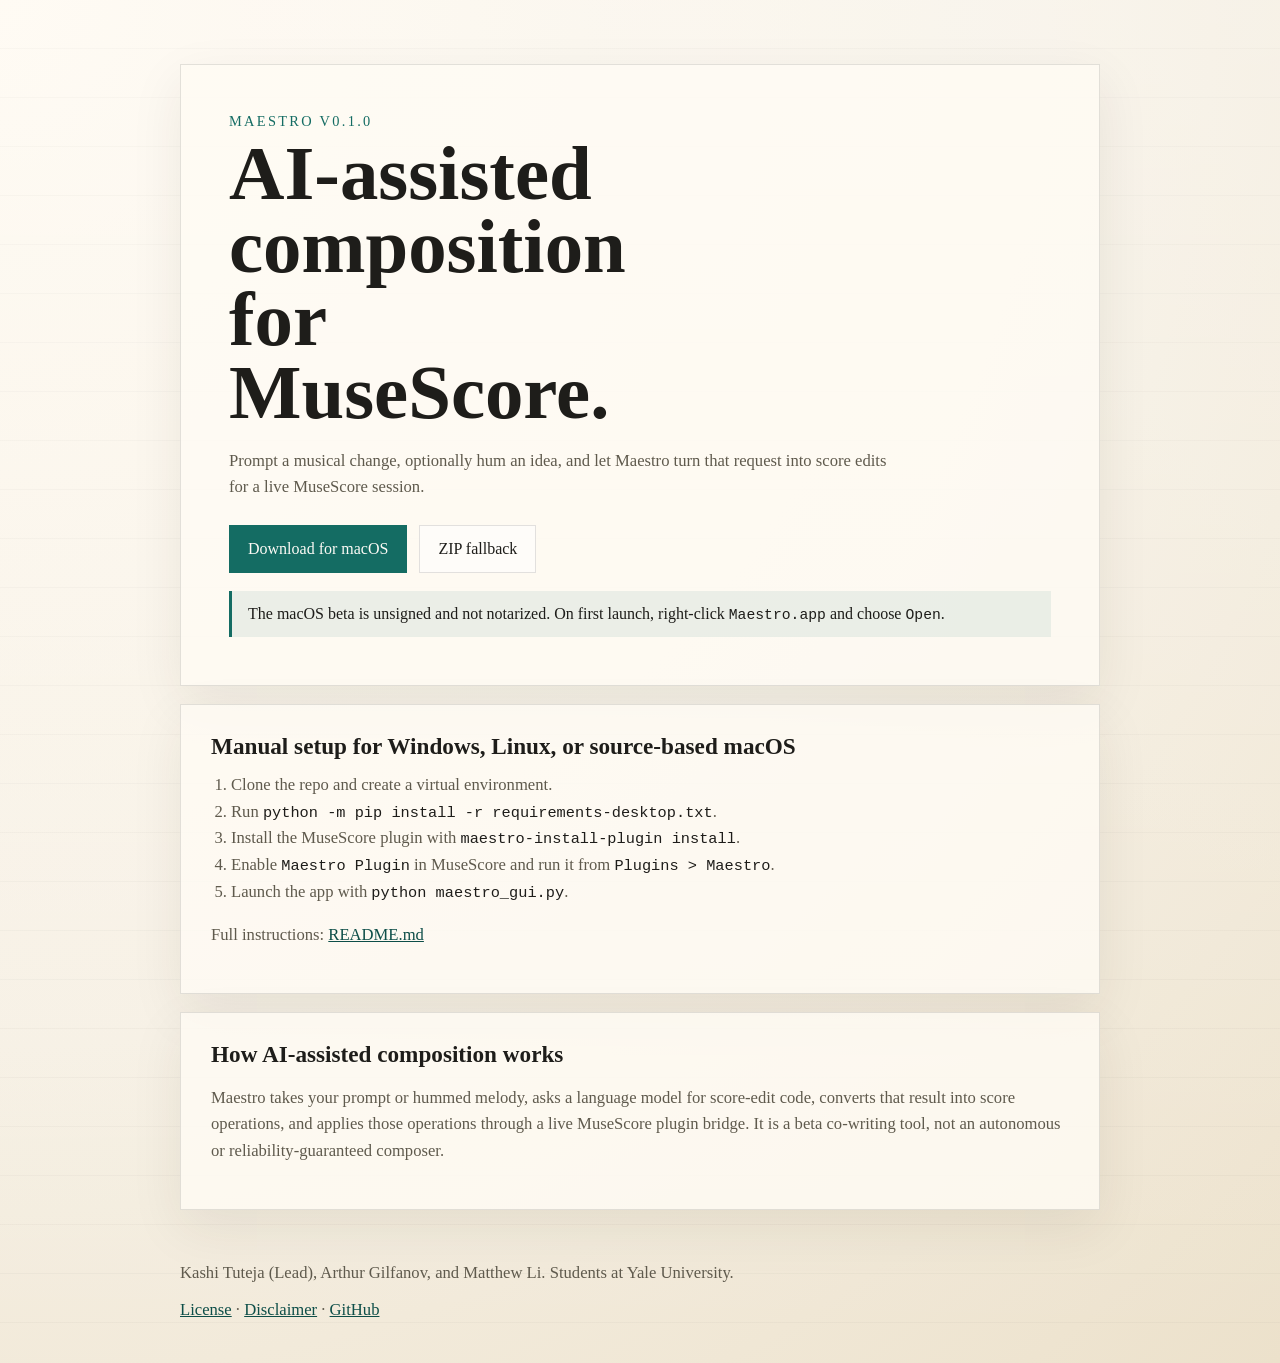
==== site/index.html @ d3b772d6 "Prepare v0.1.0 public beta release" ====
<!DOCTYPE html>
<html lang="en">
  <head>
    <meta charset="utf-8" />
    <meta name="viewport" content="width=device-width, initial-scale=1" />
    <title>Maestro v0.1.0</title>
    <meta
      name="description"
      content="Download Maestro v0.1.0 for macOS, or follow the manual plugin plus Python setup for Windows, Linux, and source-based use."
    />
    <link rel="stylesheet" href="./styles.css" />
  </head>
  <body>
    <main class="page">
      <section class="hero">
        <p class="eyebrow">Maestro v0.1.0</p>
        <h1>AI-assisted composition for MuseScore.</h1>
        <p class="lede">
          Prompt a musical change, optionally hum an idea, and let Maestro turn that request into score edits for a live MuseScore session.
        </p>
        <div class="actions">
          <a
            class="button primary"
            href="https://github.com/TidalTunes/Maestro/releases/download/v0.1.0/Maestro-v0.1.0-macOS-unsigned.dmg"
          >
            Download for macOS
          </a>
          <a
            class="button secondary"
            href="https://github.com/TidalTunes/Maestro/releases/download/v0.1.0/Maestro-v0.1.0-macOS-unsigned.zip"
          >
            ZIP fallback
          </a>
        </div>
        <p class="warning">
          The macOS beta is unsigned and not notarized. On first launch, right-click <code>Maestro.app</code> and choose <code>Open</code>.
        </p>
      </section>

      <section class="card">
        <h2>Manual setup for Windows, Linux, or source-based macOS</h2>
        <ol>
          <li>Clone the repo and create a virtual environment.</li>
          <li>Run <code>python -m pip install -r requirements-desktop.txt</code>.</li>
          <li>Install the MuseScore plugin with <code>maestro-install-plugin install</code>.</li>
          <li>Enable <code>Maestro Plugin</code> in MuseScore and run it from <code>Plugins &gt; Maestro</code>.</li>
          <li>Launch the app with <code>python maestro_gui.py</code>.</li>
        </ol>
        <p>
          Full instructions:
          <a href="https://github.com/TidalTunes/Maestro/blob/main/README.md">README.md</a>
        </p>
      </section>

      <section class="card">
        <h2>How AI-assisted composition works</h2>
        <p>
          Maestro takes your prompt or hummed melody, asks a language model for score-edit code, converts that result into score operations, and applies those operations through a live MuseScore plugin bridge. It is a beta co-writing tool, not an autonomous or reliability-guaranteed composer.
        </p>
      </section>
    </main>

    <footer class="footer">
      <p>Kashi Tuteja (Lead), Arthur Gilfanov, and Matthew Li. Students at Yale University.</p>
      <p>
        <a href="https://github.com/TidalTunes/Maestro/blob/main/LICENSE">License</a>
        <span>·</span>
        <a href="https://github.com/TidalTunes/Maestro/blob/main/DISCLAIMER.md">Disclaimer</a>
        <span>·</span>
        <a href="https://github.com/TidalTunes/Maestro">GitHub</a>
      </p>
    </footer>
  </body>
</html>
---- site/styles.css ----
:root {
  --paper: #f6f0e4;
  --paper-shadow: #e6dcc8;
  --ink: #1e1d1a;
  --muted: #5f5a4d;
  --accent: #146c63;
  --accent-dark: #0d4e48;
  --line: rgba(30, 29, 26, 0.12);
}

* {
  box-sizing: border-box;
}

body {
  margin: 0;
  min-height: 100vh;
  color: var(--ink);
  background:
    linear-gradient(180deg, rgba(255, 255, 255, 0.3), rgba(255, 255, 255, 0)),
    repeating-linear-gradient(
      180deg,
      transparent 0,
      transparent 48px,
      rgba(30, 29, 26, 0.03) 48px,
      rgba(30, 29, 26, 0.03) 49px
    ),
    radial-gradient(circle at top left, #fff9ef 0, var(--paper) 56%, #ece1cb 100%);
  font-family: "Iowan Old Style", "Palatino Linotype", "Book Antiqua", Palatino, serif;
}

.page {
  width: min(920px, calc(100vw - 32px));
  margin: 0 auto;
  padding: 64px 0 40px;
}

.hero,
.card {
  background: rgba(255, 252, 245, 0.82);
  border: 1px solid var(--line);
  box-shadow: 0 18px 50px rgba(52, 42, 24, 0.08);
}

.hero {
  padding: 48px;
}

.card {
  margin-top: 18px;
  padding: 28px 30px;
}

.eyebrow {
  margin: 0 0 8px;
  color: var(--accent);
  font-size: 0.9rem;
  letter-spacing: 0.16em;
  text-transform: uppercase;
}

h1,
h2 {
  margin: 0;
  font-weight: 600;
}

h1 {
  max-width: 12ch;
  font-size: clamp(2.7rem, 7vw, 4.8rem);
  line-height: 0.95;
}

h2 {
  font-size: 1.45rem;
  margin-bottom: 12px;
}

.lede,
.card p,
.card li,
.footer {
  color: var(--muted);
  font-size: 1.04rem;
  line-height: 1.6;
}

.lede {
  max-width: 42rem;
  margin: 18px 0 0;
}

.actions {
  display: flex;
  flex-wrap: wrap;
  gap: 12px;
  margin-top: 24px;
}

.button {
  display: inline-flex;
  align-items: center;
  justify-content: center;
  min-height: 48px;
  padding: 0 18px;
  border: 1px solid transparent;
  text-decoration: none;
  font-size: 1rem;
  transition: transform 140ms ease, border-color 140ms ease, background 140ms ease;
}

.button:hover {
  transform: translateY(-1px);
}

.button.primary {
  background: var(--accent);
  color: #fdfbf6;
}

.button.primary:hover {
  background: var(--accent-dark);
}

.button.secondary {
  border-color: var(--line);
  color: var(--ink);
  background: rgba(255, 255, 255, 0.55);
}

.warning {
  margin: 18px 0 0;
  padding: 14px 16px;
  border-left: 3px solid var(--accent);
  background: rgba(20, 108, 99, 0.08);
  color: var(--ink);
}

ol {
  margin: 0;
  padding-left: 1.25rem;
}

code {
  font-family: "SFMono-Regular", Menlo, Consolas, monospace;
  font-size: 0.92em;
  color: var(--ink);
}

a {
  color: var(--accent-dark);
}

.footer {
  width: min(920px, calc(100vw - 32px));
  margin: 0 auto;
  padding: 0 0 40px;
}

.footer p {
  margin: 10px 0 0;
}

@media (max-width: 640px) {
  .page {
    padding-top: 28px;
  }

  .hero,
  .card {
    padding: 24px;
  }

  h1 {
    max-width: none;
  }

  .actions {
    flex-direction: column;
  }
}
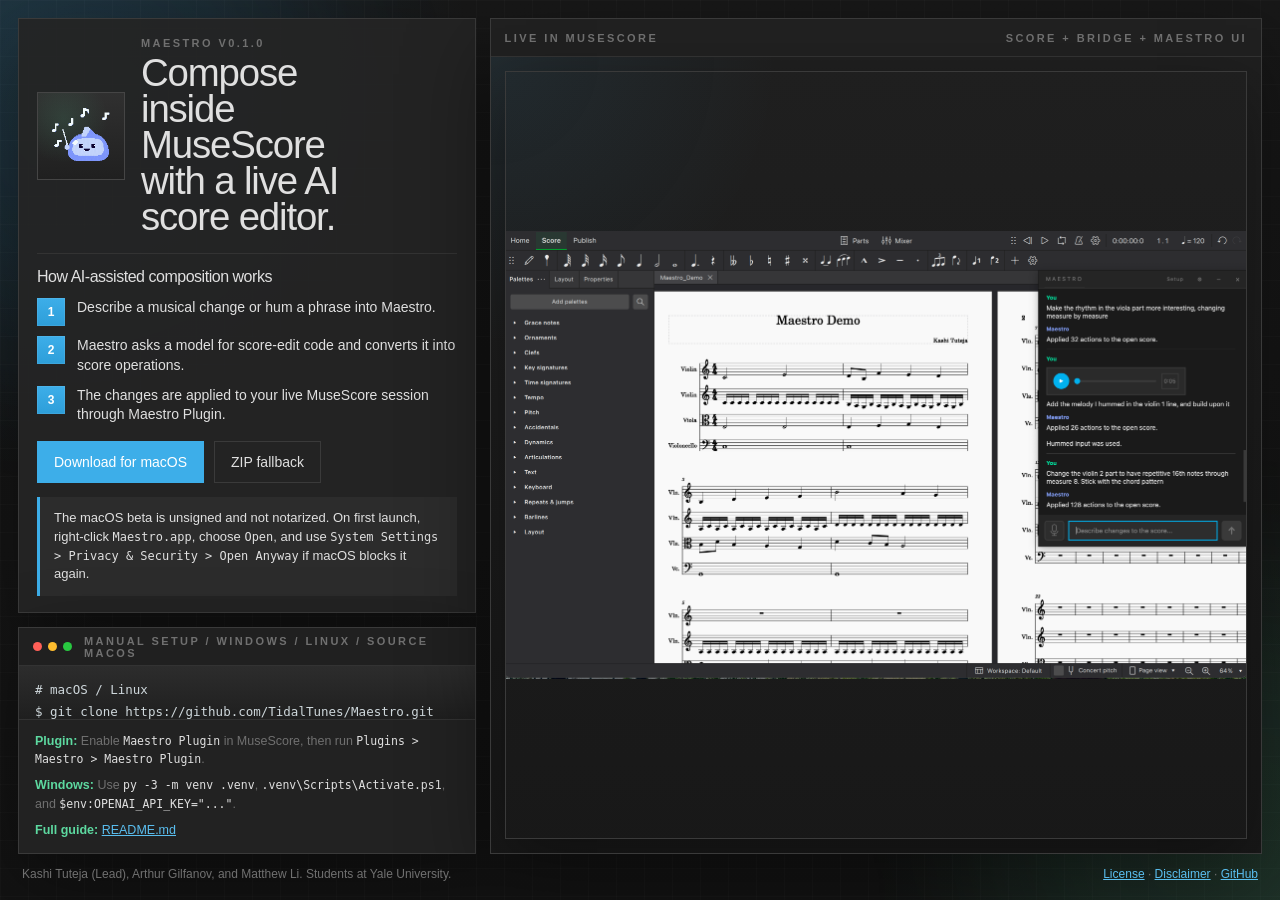
==== commit 26704e02: "Refresh release site and README visuals" ====
--- a/site/index.html
+++ b/site/index.html
@@ -11,64 +11,117 @@
     <link rel="stylesheet" href="./styles.css" />
   </head>
   <body>
-    <main class="page">
-      <section class="hero">
-        <p class="eyebrow">Maestro v0.1.0</p>
-        <h1>AI-assisted composition for MuseScore.</h1>
-        <p class="lede">
-          Prompt a musical change, optionally hum an idea, and let Maestro turn that request into score edits for a live MuseScore session.
-        </p>
-        <div class="actions">
-          <a
-            class="button primary"
-            href="https://github.com/TidalTunes/Maestro/releases/download/v0.1.0/Maestro-v0.1.0-macOS-unsigned.dmg"
-          >
-            Download for macOS
-          </a>
-          <a
-            class="button secondary"
-            href="https://github.com/TidalTunes/Maestro/releases/download/v0.1.0/Maestro-v0.1.0-macOS-unsigned.zip"
-          >
-            ZIP fallback
-          </a>
+    <div class="ambient-glow ambient-glow-left"></div>
+    <div class="ambient-glow ambient-glow-right"></div>
+
+    <main class="shell">
+      <section class="workspace">
+        <div class="left-column">
+          <section class="panel intro-panel">
+            <div class="brand-row">
+              <div class="logo-badge" aria-hidden="true">
+                <img src="./assets/frame3.png" alt="" />
+              </div>
+              <div class="brand-copy">
+                <p class="eyebrow">Maestro v0.1.0</p>
+                <h1>Compose inside MuseScore with a live AI score editor.</h1>
+              </div>
+            </div>
+
+            <div class="how-it-works">
+              <h2>How AI-assisted composition works</h2>
+              <ol class="step-list">
+                <li>
+                  <span class="step-number">1</span>
+                  <p>Describe a musical change or hum a phrase into Maestro.</p>
+                </li>
+                <li>
+                  <span class="step-number">2</span>
+                  <p>Maestro asks a model for score-edit code and converts it into score operations.</p>
+                </li>
+                <li>
+                  <span class="step-number">3</span>
+                  <p>The changes are applied to your live MuseScore session through Maestro Plugin.</p>
+                </li>
+              </ol>
+            </div>
+
+            <div class="actions">
+              <a
+                class="button primary"
+                href="https://github.com/TidalTunes/Maestro/releases/download/v0.1.0/Maestro-v0.1.0-macOS-unsigned.dmg"
+              >
+                Download for macOS
+              </a>
+              <a
+                class="button secondary"
+                href="https://github.com/TidalTunes/Maestro/releases/download/v0.1.0/Maestro-v0.1.0-macOS-unsigned.zip"
+              >
+                ZIP fallback
+              </a>
+            </div>
+
+            <p class="warning">
+              The macOS beta is unsigned and not notarized. On first launch, right-click
+              <code>Maestro.app</code>, choose <code>Open</code>, and use
+              <code>System Settings &gt; Privacy &amp; Security &gt; Open Anyway</code> if macOS blocks it again.
+            </p>
+          </section>
+
+          <section class="panel terminal-panel">
+            <div class="panel-header">
+              <div class="traffic-lights" aria-hidden="true">
+                <span></span>
+                <span></span>
+                <span></span>
+              </div>
+              <p>manual setup / windows / linux / source macos</p>
+            </div>
+
+            <pre class="terminal"><code># macOS / Linux
+$ git clone https://github.com/TidalTunes/Maestro.git
+$ cd Maestro
+$ python3 -m venv .venv
+$ source .venv/bin/activate
+$ python -m pip install --upgrade pip
+$ python -m pip install -r requirements-desktop.txt
+$ maestro-install-plugin install
+$ maestro-install-plugin status
+$ export OPENAI_API_KEY="your-key-here"  # or run Ollama locally
+$ python maestro_gui.py</code></pre>
+
+            <div class="terminal-notes">
+              <p><span>Plugin:</span> Enable <code>Maestro Plugin</code> in MuseScore, then run <code>Plugins &gt; Maestro &gt; Maestro Plugin</code>.</p>
+              <p><span>Windows:</span> Use <code>py -3 -m venv .venv</code>, <code>.venv\Scripts\Activate.ps1</code>, and <code>$env:OPENAI_API_KEY="..."</code>.</p>
+              <p><span>Full guide:</span> <a href="https://github.com/TidalTunes/Maestro/blob/main/README.md">README.md</a></p>
+            </div>
+          </section>
         </div>
-        <p class="warning">
-          The macOS beta is unsigned and not notarized. On first launch, right-click <code>Maestro.app</code> and choose <code>Open</code>.
-        </p>
+
+        <section class="panel visual-panel">
+          <div class="panel-header panel-header-visual">
+            <p>live in musescore</p>
+            <p class="visual-meta">score + bridge + maestro ui</p>
+          </div>
+          <div class="screenshot-wrap">
+            <img
+              src="./assets/screenshot.png"
+              alt="MuseScore open with Maestro docked on the right, showing live AI-assisted score editing."
+            />
+          </div>
+        </section>
       </section>
 
-      <section class="card">
-        <h2>Manual setup for Windows, Linux, or source-based macOS</h2>
-        <ol>
-          <li>Clone the repo and create a virtual environment.</li>
-          <li>Run <code>python -m pip install -r requirements-desktop.txt</code>.</li>
-          <li>Install the MuseScore plugin with <code>maestro-install-plugin install</code>.</li>
-          <li>Enable <code>Maestro Plugin</code> in MuseScore and run it from <code>Plugins &gt; Maestro</code>.</li>
-          <li>Launch the app with <code>python maestro_gui.py</code>.</li>
-        </ol>
+      <footer class="footer">
+        <p>Kashi Tuteja (Lead), Arthur Gilfanov, and Matthew Li. Students at Yale University.</p>
         <p>
-          Full instructions:
-          <a href="https://github.com/TidalTunes/Maestro/blob/main/README.md">README.md</a>
+          <a href="https://github.com/TidalTunes/Maestro/blob/main/LICENSE">License</a>
+          <span>·</span>
+          <a href="https://github.com/TidalTunes/Maestro/blob/main/DISCLAIMER.md">Disclaimer</a>
+          <span>·</span>
+          <a href="https://github.com/TidalTunes/Maestro">GitHub</a>
         </p>
-      </section>
-
-      <section class="card">
-        <h2>How AI-assisted composition works</h2>
-        <p>
-          Maestro takes your prompt or hummed melody, asks a language model for score-edit code, converts that result into score operations, and applies those operations through a live MuseScore plugin bridge. It is a beta co-writing tool, not an autonomous or reliability-guaranteed composer.
-        </p>
-      </section>
+      </footer>
     </main>
-
-    <footer class="footer">
-      <p>Kashi Tuteja (Lead), Arthur Gilfanov, and Matthew Li. Students at Yale University.</p>
-      <p>
-        <a href="https://github.com/TidalTunes/Maestro/blob/main/LICENSE">License</a>
-        <span>·</span>
-        <a href="https://github.com/TidalTunes/Maestro/blob/main/DISCLAIMER.md">Disclaimer</a>
-        <span>·</span>
-        <a href="https://github.com/TidalTunes/Maestro">GitHub</a>
-      </p>
-    </footer>
   </body>
 </html>
--- a/site/styles.css
+++ b/site/styles.css
@@ -1,112 +1,216 @@
 :root {
-  --paper: #f6f0e4;
-  --paper-shadow: #e6dcc8;
-  --ink: #1e1d1a;
-  --muted: #5f5a4d;
-  --accent: #146c63;
-  --accent-dark: #0d4e48;
-  --line: rgba(30, 29, 26, 0.12);
+  --bg: #1a1a1a;
+  --surface: #252525;
+  --surface-elevated: rgba(37, 37, 37, 0.94);
+  --input: #2d2d2d;
+  --border: #3a3a3a;
+  --divider: #333333;
+  --accent: #3daee9;
+  --accent-strong: #5abeef;
+  --success: #5dd9a0;
+  --text: #e0e0e0;
+  --muted: #707070;
+  --shadow: rgba(0, 0, 0, 0.42);
 }
 
 * {
   box-sizing: border-box;
 }
 
+html,
 body {
   margin: 0;
-  min-height: 100vh;
-  color: var(--ink);
+  min-height: 100%;
+}
+
+body {
+  position: relative;
+  overflow: hidden;
   background:
-    linear-gradient(180deg, rgba(255, 255, 255, 0.3), rgba(255, 255, 255, 0)),
-    repeating-linear-gradient(
-      180deg,
-      transparent 0,
-      transparent 48px,
-      rgba(30, 29, 26, 0.03) 48px,
-      rgba(30, 29, 26, 0.03) 49px
-    ),
-    radial-gradient(circle at top left, #fff9ef 0, var(--paper) 56%, #ece1cb 100%);
-  font-family: "Iowan Old Style", "Palatino Linotype", "Book Antiqua", Palatino, serif;
-}
-
-.page {
-  width: min(920px, calc(100vw - 32px));
-  margin: 0 auto;
-  padding: 64px 0 40px;
-}
-
-.hero,
-.card {
-  background: rgba(255, 252, 245, 0.82);
-  border: 1px solid var(--line);
-  box-shadow: 0 18px 50px rgba(52, 42, 24, 0.08);
-}
-
-.hero {
-  padding: 48px;
-}
-
-.card {
-  margin-top: 18px;
-  padding: 28px 30px;
-}
-
-.eyebrow {
-  margin: 0 0 8px;
-  color: var(--accent);
-  font-size: 0.9rem;
-  letter-spacing: 0.16em;
+    radial-gradient(circle at top left, rgba(61, 174, 233, 0.12), transparent 30%),
+    radial-gradient(circle at bottom right, rgba(93, 217, 160, 0.09), transparent 26%),
+    linear-gradient(180deg, #181818 0%, #131313 100%);
+  color: var(--text);
+  font-family: "Helvetica Neue", Helvetica, Arial, sans-serif;
+}
+
+body::before {
+  content: "";
+  position: fixed;
+  inset: 0;
+  background:
+    linear-gradient(rgba(255, 255, 255, 0.02) 1px, transparent 1px),
+    linear-gradient(90deg, rgba(255, 255, 255, 0.02) 1px, transparent 1px);
+  background-size: 28px 28px;
+  pointer-events: none;
+}
+
+.ambient-glow {
+  position: fixed;
+  width: 30rem;
+  height: 30rem;
+  border-radius: 50%;
+  filter: blur(80px);
+  opacity: 0.55;
+  pointer-events: none;
+}
+
+.ambient-glow-left {
+  top: -8rem;
+  left: -10rem;
+  background: rgba(61, 174, 233, 0.18);
+}
+
+.ambient-glow-right {
+  right: -12rem;
+  bottom: -10rem;
+  background: rgba(93, 217, 160, 0.14);
+}
+
+.shell {
+  position: relative;
+  z-index: 1;
+  height: 100vh;
+  padding: 18px;
+  display: grid;
+  grid-template-rows: minmax(0, 1fr) auto;
+  gap: 12px;
+}
+
+.workspace {
+  min-height: 0;
+  display: grid;
+  grid-template-columns: minmax(360px, 0.93fr) minmax(0, 1.57fr);
+  gap: 14px;
+}
+
+.left-column {
+  min-height: 0;
+  display: grid;
+  grid-template-rows: minmax(0, auto) minmax(0, 1fr);
+  gap: 14px;
+}
+
+.panel {
+  min-height: 0;
+  background: var(--surface-elevated);
+  border: 1px solid var(--border);
+  box-shadow: 0 28px 80px var(--shadow);
+}
+
+.intro-panel {
+  padding: 18px 18px 16px;
+}
+
+.brand-row {
+  display: grid;
+  grid-template-columns: 88px minmax(0, 1fr);
+  gap: 16px;
+  align-items: center;
+}
+
+.logo-badge {
+  aspect-ratio: 1;
+  display: grid;
+  place-items: center;
+  background:
+    radial-gradient(circle at 30% 30%, rgba(93, 217, 160, 0.12), transparent 52%),
+    linear-gradient(180deg, #303030 0%, #202020 100%);
+  border: 1px solid #454545;
+}
+
+.logo-badge img {
+  width: 70px;
+  height: 70px;
+  display: block;
+}
+
+.eyebrow,
+.panel-header p {
+  margin: 0;
+  color: var(--muted);
+  font-size: 11px;
+  font-weight: 600;
+  letter-spacing: 0.22em;
   text-transform: uppercase;
 }
 
 h1,
 h2 {
   margin: 0;
-  font-weight: 600;
+  font-weight: 500;
+  letter-spacing: -0.03em;
 }
 
 h1 {
+  margin-top: 6px;
+  font-size: clamp(2rem, 3vw, 2.85rem);
+  line-height: 0.94;
   max-width: 12ch;
-  font-size: clamp(2.7rem, 7vw, 4.8rem);
-  line-height: 0.95;
 }
 
 h2 {
-  font-size: 1.45rem;
+  font-size: 16px;
   margin-bottom: 12px;
 }
 
-.lede,
-.card p,
-.card li,
-.footer {
-  color: var(--muted);
-  font-size: 1.04rem;
-  line-height: 1.6;
-}
-
-.lede {
-  max-width: 42rem;
-  margin: 18px 0 0;
+.how-it-works {
+  margin-top: 18px;
+  padding-top: 14px;
+  border-top: 1px solid var(--divider);
+}
+
+.step-list {
+  list-style: none;
+  margin: 0;
+  padding: 0;
+  display: grid;
+  gap: 10px;
+}
+
+.step-list li {
+  display: grid;
+  grid-template-columns: 28px minmax(0, 1fr);
+  gap: 12px;
+  align-items: start;
+}
+
+.step-list p {
+  margin: 0;
+  color: var(--text);
+  font-size: 14px;
+  line-height: 1.4;
+}
+
+.step-number {
+  width: 28px;
+  height: 28px;
+  display: grid;
+  place-items: center;
+  color: #ffffff;
+  font-size: 12px;
+  font-weight: 700;
+  background: linear-gradient(180deg, var(--accent) 0%, #2d9ed9 100%);
+  box-shadow: inset 0 0 0 1px rgba(255, 255, 255, 0.08);
 }
 
 .actions {
   display: flex;
-  flex-wrap: wrap;
-  gap: 12px;
-  margin-top: 24px;
+  gap: 10px;
+  margin-top: 16px;
 }
 
 .button {
+  min-height: 42px;
+  padding: 0 16px;
   display: inline-flex;
   align-items: center;
   justify-content: center;
-  min-height: 48px;
-  padding: 0 18px;
-  border: 1px solid transparent;
+  color: var(--text);
   text-decoration: none;
-  font-size: 1rem;
-  transition: transform 140ms ease, border-color 140ms ease, background 140ms ease;
+  font-size: 14px;
+  font-weight: 500;
+  transition: background-color 140ms ease, border-color 140ms ease, transform 140ms ease;
 }
 
 .button:hover {
@@ -115,67 +219,224 @@
 
 .button.primary {
   background: var(--accent);
-  color: #fdfbf6;
+  border: 1px solid var(--accent);
+  color: #ffffff;
 }
 
 .button.primary:hover {
-  background: var(--accent-dark);
+  background: var(--accent-strong);
+  border-color: var(--accent-strong);
 }
 
 .button.secondary {
-  border-color: var(--line);
-  color: var(--ink);
-  background: rgba(255, 255, 255, 0.55);
+  background: transparent;
+  border: 1px solid var(--border);
+}
+
+.button.secondary:hover {
+  border-color: var(--accent);
+  color: #ffffff;
 }
 
 .warning {
-  margin: 18px 0 0;
-  padding: 14px 16px;
+  margin: 14px 0 0;
+  padding: 12px 14px;
+  color: var(--text);
+  font-size: 13px;
+  line-height: 1.45;
+  background: rgba(45, 45, 45, 0.92);
   border-left: 3px solid var(--accent);
-  background: rgba(20, 108, 99, 0.08);
-  color: var(--ink);
-}
-
-ol {
-  margin: 0;
-  padding-left: 1.25rem;
-}
-
-code {
+}
+
+.panel-header {
+  min-height: 38px;
+  padding: 0 14px;
+  display: flex;
+  align-items: center;
+  gap: 12px;
+  border-bottom: 1px solid var(--divider);
+  background: rgba(32, 32, 32, 0.95);
+}
+
+.traffic-lights {
+  display: inline-flex;
+  gap: 6px;
+}
+
+.traffic-lights span {
+  width: 9px;
+  height: 9px;
+  border-radius: 50%;
+}
+
+.traffic-lights span:nth-child(1) {
+  background: #ff5f57;
+}
+
+.traffic-lights span:nth-child(2) {
+  background: #febc2e;
+}
+
+.traffic-lights span:nth-child(3) {
+  background: #28c840;
+}
+
+.terminal-panel {
+  display: grid;
+  grid-template-rows: auto minmax(0, 1fr) auto;
+  overflow: hidden;
+}
+
+.terminal {
+  margin: 0;
+  min-height: 0;
+  padding: 14px 16px 12px;
+  overflow: auto;
+  background:
+    linear-gradient(180deg, rgba(45, 45, 45, 0.96), rgba(31, 31, 31, 0.98));
+  color: #cfd8dc;
+  font-family: "SFMono-Regular", Menlo, Consolas, "Liberation Mono", monospace;
+  font-size: 12.5px;
+  line-height: 1.55;
+}
+
+.terminal code {
+  white-space: pre;
+}
+
+.terminal-notes {
+  padding: 12px 16px 14px;
+  border-top: 1px solid var(--divider);
+  background: rgba(34, 34, 34, 0.98);
+}
+
+.terminal-notes p {
+  margin: 0;
+  color: var(--muted);
+  font-size: 12.5px;
+  line-height: 1.45;
+}
+
+.terminal-notes p + p {
+  margin-top: 8px;
+}
+
+.terminal-notes span {
+  color: var(--success);
+  font-weight: 600;
+}
+
+.terminal-notes code,
+.warning code {
+  color: var(--text);
   font-family: "SFMono-Regular", Menlo, Consolas, monospace;
   font-size: 0.92em;
-  color: var(--ink);
+}
+
+.visual-panel {
+  display: grid;
+  grid-template-rows: auto minmax(0, 1fr);
+  overflow: hidden;
+}
+
+.panel-header-visual {
+  justify-content: space-between;
+}
+
+.visual-meta {
+  color: var(--success);
+}
+
+.screenshot-wrap {
+  min-height: 0;
+  padding: 14px;
+  background:
+    radial-gradient(circle at top left, rgba(61, 174, 233, 0.08), transparent 26%),
+    linear-gradient(180deg, rgba(31, 31, 31, 0.98), rgba(24, 24, 24, 0.98));
+}
+
+.screenshot-wrap img {
+  width: 100%;
+  height: 100%;
+  display: block;
+  object-fit: contain;
+  object-position: center;
+  border: 1px solid var(--border);
+  box-shadow: 0 22px 60px rgba(0, 0, 0, 0.35);
+}
+
+.footer {
+  padding: 0 4px;
+  display: flex;
+  justify-content: space-between;
+  gap: 16px;
+  align-items: center;
+}
+
+.footer p {
+  margin: 0;
+  color: var(--muted);
+  font-size: 12px;
+  line-height: 1.35;
 }
 
 a {
-  color: var(--accent-dark);
-}
-
-.footer {
-  width: min(920px, calc(100vw - 32px));
-  margin: 0 auto;
-  padding: 0 0 40px;
-}
-
-.footer p {
-  margin: 10px 0 0;
-}
-
-@media (max-width: 640px) {
-  .page {
-    padding-top: 28px;
-  }
-
-  .hero,
-  .card {
-    padding: 24px;
+  color: var(--accent-strong);
+}
+
+@media (max-width: 1180px), (max-height: 860px) {
+  body {
+    overflow: auto;
+  }
+
+  .shell {
+    height: auto;
+    min-height: 100vh;
+  }
+
+  .workspace {
+    grid-template-columns: 1fr;
+  }
+
+  .left-column {
+    grid-template-rows: auto auto;
+  }
+
+  .visual-panel {
+    min-height: 48vh;
+  }
+
+  .footer {
+    flex-direction: column;
+    align-items: flex-start;
+  }
+}
+
+@media (max-width: 720px) {
+  .shell {
+    padding: 12px;
+  }
+
+  .brand-row {
+    grid-template-columns: 70px minmax(0, 1fr);
+    gap: 12px;
+  }
+
+  .logo-badge img {
+    width: 56px;
+    height: 56px;
   }
 
   h1 {
     max-width: none;
+    font-size: 1.85rem;
   }
 
   .actions {
     flex-direction: column;
   }
-}
+
+  .button {
+    width: 100%;
+  }
+}
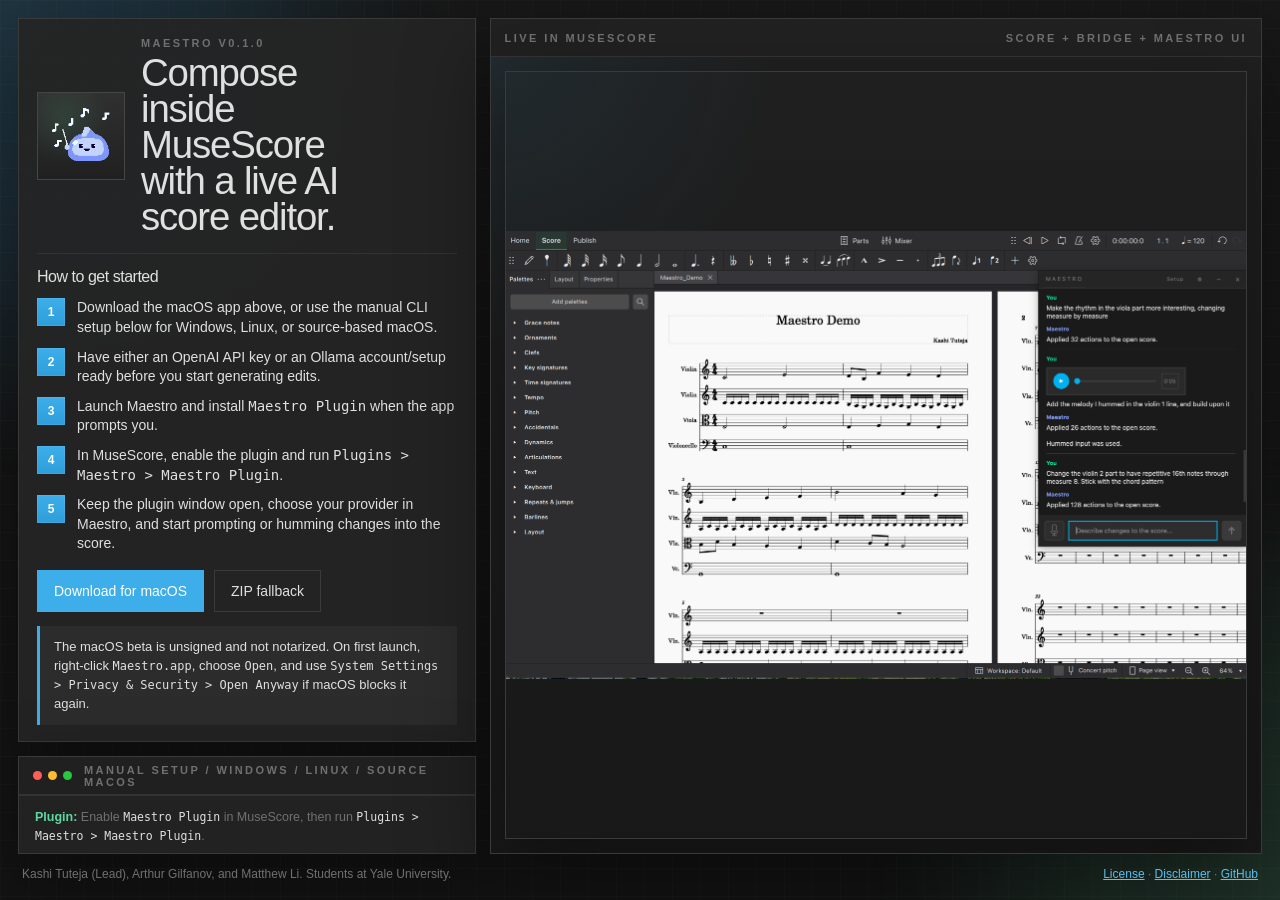
==== commit f22d43aa: "Clarify provider setup in docs" ====
--- a/site/index.html
+++ b/site/index.html
@@ -29,19 +29,27 @@
             </div>
 
             <div class="how-it-works">
-              <h2>How AI-assisted composition works</h2>
+              <h2>How to get started</h2>
               <ol class="step-list">
                 <li>
                   <span class="step-number">1</span>
-                  <p>Describe a musical change or hum a phrase into Maestro.</p>
+                  <p>Download the macOS app above, or use the manual CLI setup below for Windows, Linux, or source-based macOS.</p>
                 </li>
                 <li>
                   <span class="step-number">2</span>
-                  <p>Maestro asks a model for score-edit code and converts it into score operations.</p>
+                  <p>Have either an OpenAI API key or an Ollama account/setup ready before you start generating edits.</p>
                 </li>
                 <li>
                   <span class="step-number">3</span>
-                  <p>The changes are applied to your live MuseScore session through Maestro Plugin.</p>
+                  <p>Launch Maestro and install <code>Maestro Plugin</code> when the app prompts you.</p>
+                </li>
+                <li>
+                  <span class="step-number">4</span>
+                  <p>In MuseScore, enable the plugin and run <code>Plugins &gt; Maestro &gt; Maestro Plugin</code>.</p>
+                </li>
+                <li>
+                  <span class="step-number">5</span>
+                  <p>Keep the plugin window open, choose your provider in Maestro, and start prompting or humming changes into the score.</p>
                 </li>
               </ol>
             </div>
@@ -85,13 +93,15 @@
 $ source .venv/bin/activate
 $ python -m pip install --upgrade pip
 $ python -m pip install -r requirements-desktop.txt
+$ # have either an OpenAI API key or an Ollama account/setup ready
 $ maestro-install-plugin install
 $ maestro-install-plugin status
-$ export OPENAI_API_KEY="your-key-here"  # or run Ollama locally
+$ export OPENAI_API_KEY="your-key-here"  # or prepare Ollama instead
 $ python maestro_gui.py</code></pre>
 
             <div class="terminal-notes">
               <p><span>Plugin:</span> Enable <code>Maestro Plugin</code> in MuseScore, then run <code>Plugins &gt; Maestro &gt; Maestro Plugin</code>.</p>
+              <p><span>Provider:</span> You currently need either an OpenAI API key or an Ollama account/setup.</p>
               <p><span>Windows:</span> Use <code>py -3 -m venv .venv</code>, <code>.venv\Scripts\Activate.ps1</code>, and <code>$env:OPENAI_API_KEY="..."</code>.</p>
               <p><span>Full guide:</span> <a href="https://github.com/TidalTunes/Maestro/blob/main/README.md">README.md</a></p>
             </div>
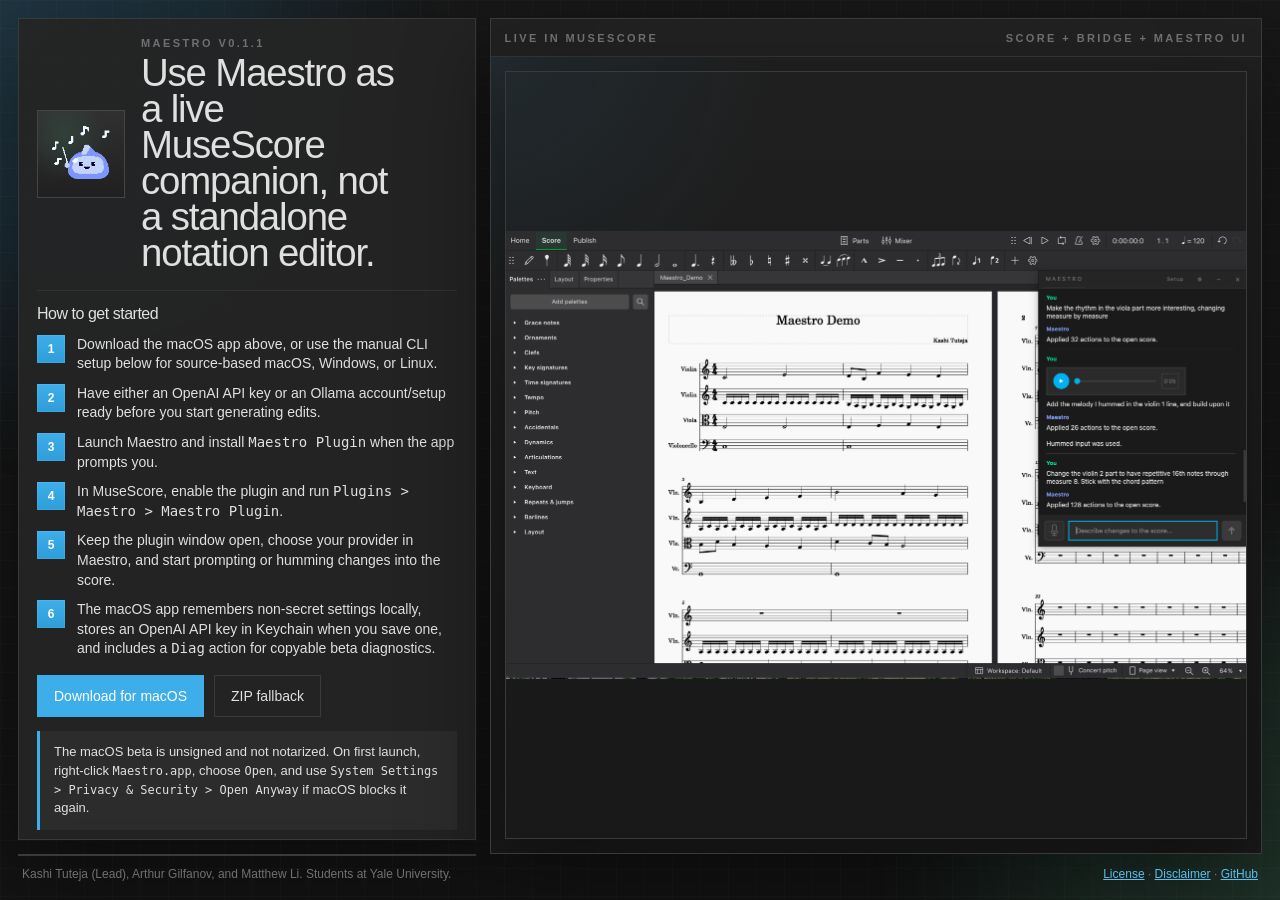
==== commit ef55b4f2: "Polish beta packaging and diagnostics" ====
--- a/site/index.html
+++ b/site/index.html
@@ -3,10 +3,10 @@
   <head>
     <meta charset="utf-8" />
     <meta name="viewport" content="width=device-width, initial-scale=1" />
-    <title>Maestro v0.1.0</title>
+    <title>Maestro v0.1.1</title>
     <meta
       name="description"
-      content="Download Maestro v0.1.0 for macOS, or follow the manual plugin plus Python setup for Windows, Linux, and source-based use."
+      content="Download Maestro v0.1.1, a macOS desktop companion for live MuseScore editing, or follow the manual plugin plus Python setup for source-based use."
     />
     <link rel="stylesheet" href="./styles.css" />
   </head>
@@ -23,8 +23,8 @@
                 <img src="./assets/frame3.png" alt="" />
               </div>
               <div class="brand-copy">
-                <p class="eyebrow">Maestro v0.1.0</p>
-                <h1>Compose inside MuseScore with a live AI score editor.</h1>
+                <p class="eyebrow">Maestro v0.1.1</p>
+                <h1>Use Maestro as a live MuseScore companion, not a standalone notation editor.</h1>
               </div>
             </div>
 
@@ -33,7 +33,7 @@
               <ol class="step-list">
                 <li>
                   <span class="step-number">1</span>
-                  <p>Download the macOS app above, or use the manual CLI setup below for Windows, Linux, or source-based macOS.</p>
+                  <p>Download the macOS app above, or use the manual CLI setup below for source-based macOS, Windows, or Linux.</p>
                 </li>
                 <li>
                   <span class="step-number">2</span>
@@ -51,19 +51,23 @@
                   <span class="step-number">5</span>
                   <p>Keep the plugin window open, choose your provider in Maestro, and start prompting or humming changes into the score.</p>
                 </li>
+                <li>
+                  <span class="step-number">6</span>
+                  <p>The macOS app remembers non-secret settings locally, stores an OpenAI API key in Keychain when you save one, and includes a <code>Diag</code> action for copyable beta diagnostics.</p>
+                </li>
               </ol>
             </div>
 
             <div class="actions">
               <a
                 class="button primary"
-                href="https://github.com/TidalTunes/Maestro/releases/download/v0.1.0/Maestro-v0.1.0-macOS-unsigned.dmg"
+                href="https://github.com/TidalTunes/Maestro/releases/download/v0.1.1/Maestro-v0.1.1-macOS-unsigned.dmg"
               >
                 Download for macOS
               </a>
               <a
                 class="button secondary"
-                href="https://github.com/TidalTunes/Maestro/releases/download/v0.1.0/Maestro-v0.1.0-macOS-unsigned.zip"
+                href="https://github.com/TidalTunes/Maestro/releases/download/v0.1.1/Maestro-v0.1.1-macOS-unsigned.zip"
               >
                 ZIP fallback
               </a>
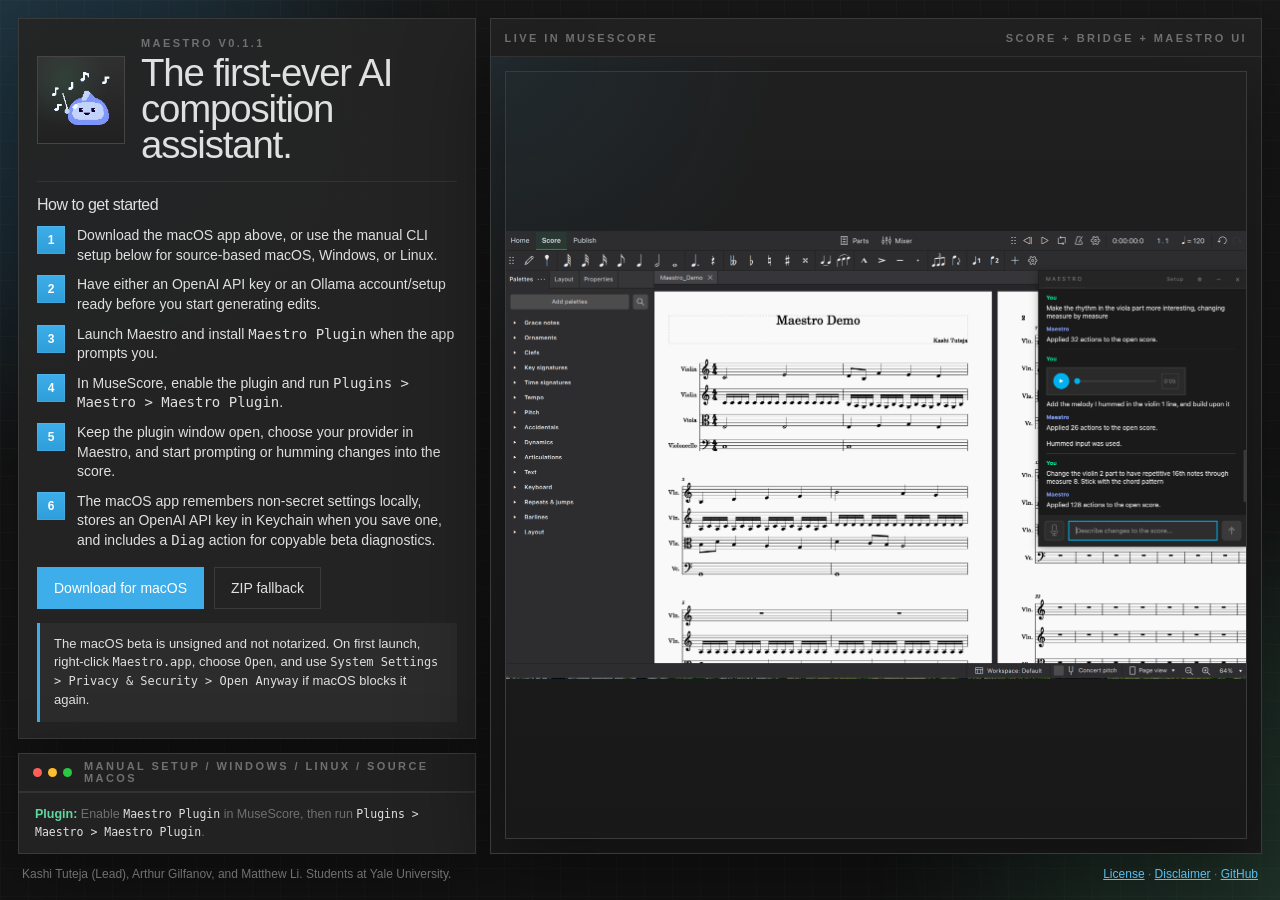
==== commit 1fc0207f: "Update heading text for brand copy section" ====
--- a/site/index.html
+++ b/site/index.html
@@ -24,7 +24,7 @@
               </div>
               <div class="brand-copy">
                 <p class="eyebrow">Maestro v0.1.1</p>
-                <h1>Use Maestro as a live MuseScore companion, not a standalone notation editor.</h1>
+                <h1>The first-ever AI composition assistant.</h1>
               </div>
             </div>
 
